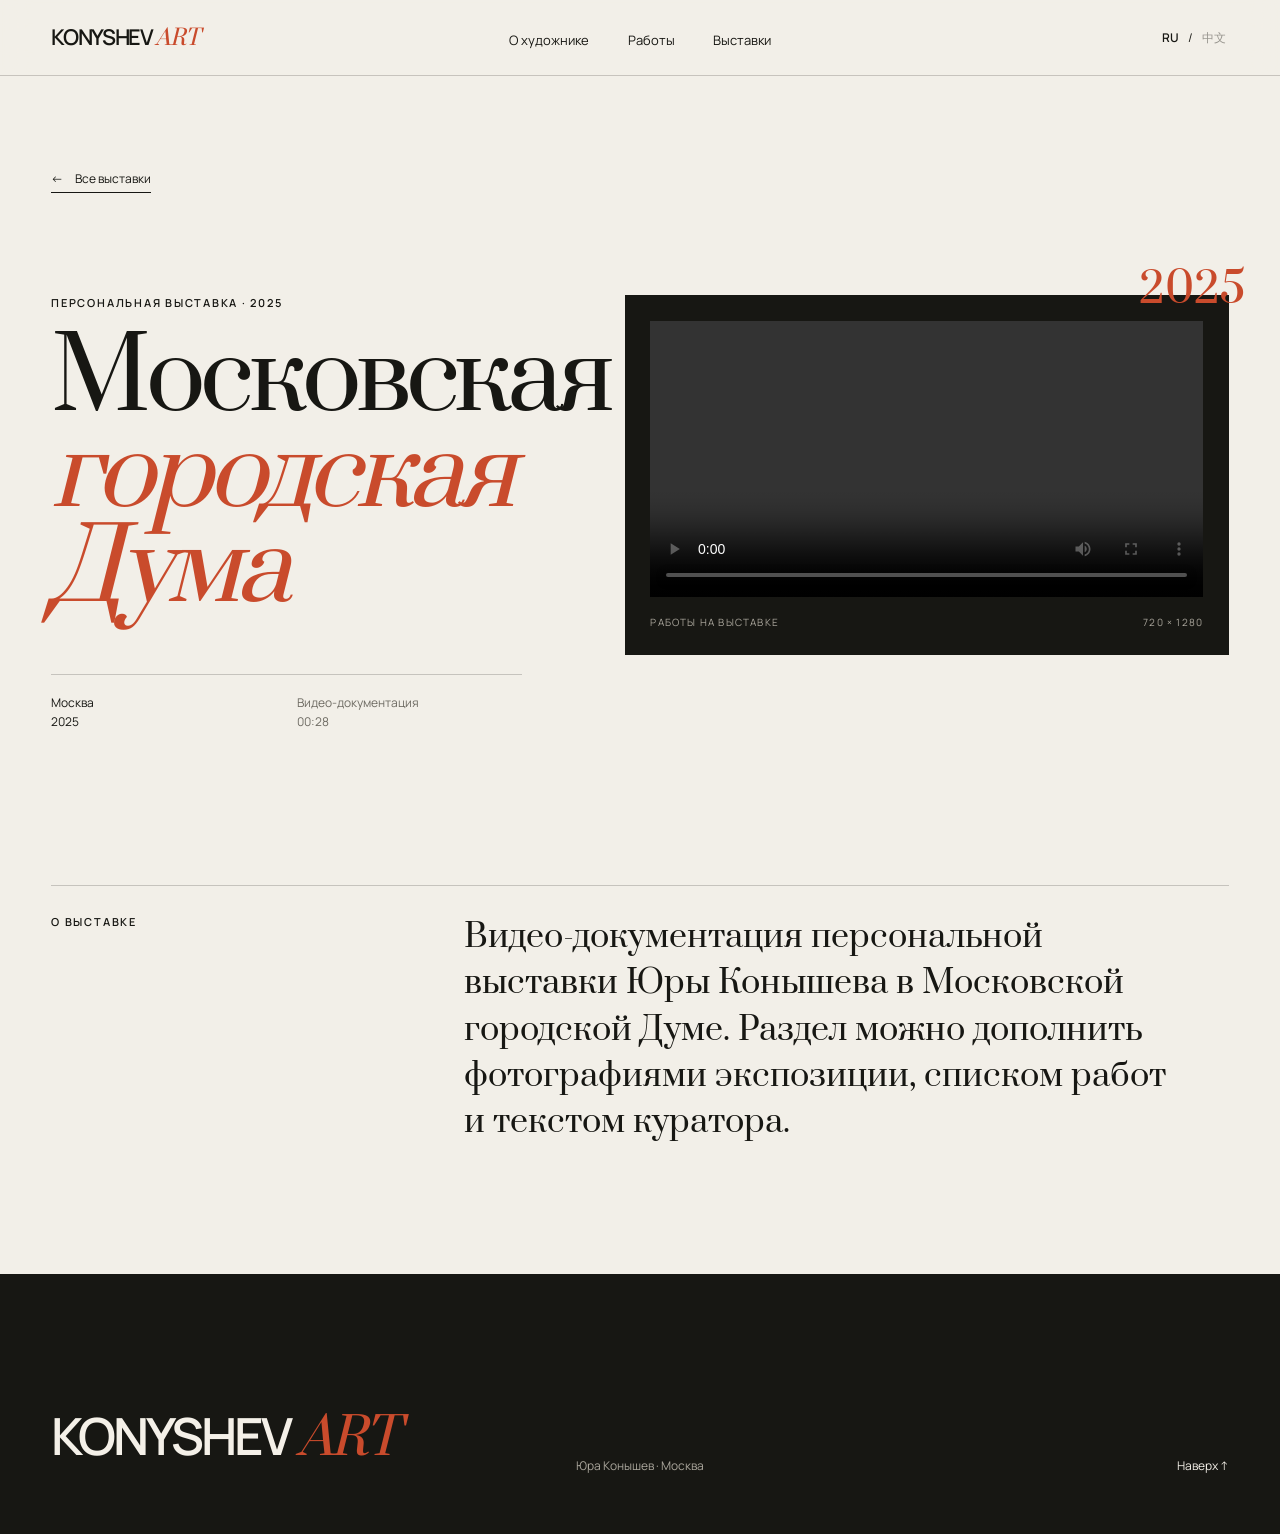
==== mgd-2025.html @ fb9e4304 "Publish complete Konyshev Art website" ====
<!doctype html>
<html lang="ru">
  <head>
    <meta charset="UTF-8" />
    <meta name="viewport" content="width=device-width, initial-scale=1.0" />
    <meta name="description" content="Персональная выставка Юры Конышева в Московской городской Думе, 2025." />
    <meta name="theme-color" content="#f2efe8" />
    <title>Московская городская Дума — Юра Конышев</title>
    <link rel="icon" href="assets/favicon.svg" type="image/svg+xml" />
    <link rel="preconnect" href="https://fonts.googleapis.com" />
    <link rel="preconnect" href="https://fonts.gstatic.com" crossorigin />
    <link href="https://fonts.googleapis.com/css2?family=Manrope:wght@400;500;600&family=Noto+Serif+SC:wght@400;600&family=Prata&display=swap" rel="stylesheet" />
    <link rel="stylesheet" href="styles.css" />
  </head>
  <body>
    <a class="skip-link" href="#main" data-detail="skip">К содержанию</a>
    <header class="site-header" id="top">
      <a class="wordmark" href="index.html" aria-label="Konyshev Art">KONYSHEV <i>ART</i></a>
      <button class="menu-button" type="button" aria-expanded="false" aria-controls="site-nav">
        <span></span><span></span><span class="sr-only" data-detail="menu">Меню</span>
      </button>
      <nav class="site-nav" id="site-nav" aria-label="Основная навигация" data-detail-aria="navLabel">
        <a href="index.html#about" data-detail="navAbout">О художнике</a>
        <a href="index.html#works" data-detail="navWorks">Работы</a>
        <a href="index.html#exhibitions" data-detail="navExhibitions">Выставки</a>
      </nav>
      <div class="language-switch" aria-label="Выбор языка" data-detail-aria="languageLabel">
        <button type="button" data-lang="ru" class="is-active" aria-pressed="true">RU</button>
        <span>/</span>
        <button type="button" data-lang="zh" aria-pressed="false">中文</button>
      </div>
    </header>

    <main id="main" class="exhibition-detail">
      <a class="detail-back" href="index.html#exhibitions"><span aria-hidden="true">←</span><span data-detail="back">Все выставки</span></a>
      <div class="detail-hero">
        <div class="detail-copy reveal">
          <p class="eyebrow" data-detail="solo">Персональная выставка · 2025</p>
          <h1 data-detail="title">Московская<br /><em>городская Дума</em></h1>
          <div class="detail-meta">
            <p data-detail="place">Москва<br />2025</p>
            <p data-detail="format">Видео-документация<br />00:28</p>
          </div>
        </div>
        <figure class="detail-video reveal">
          <video controls playsinline preload="auto" aria-label="Видео выставки" data-detail-aria="videoLabel">
            <source src="assets/video/mgd-2025.mp4" type="video/mp4" />
          </video>
          <figcaption><span data-detail="caption">Работы на выставке</span><span>720 × 1280</span></figcaption>
        </figure>
      </div>
      <div class="detail-note reveal">
        <p class="eyebrow" data-detail="aboutLabel">О выставке</p>
        <p data-detail="about">Видео-документация персональной выставки Юры Конышева в Московской городской Думе. Раздел можно дополнить фотографиями экспозиции, списком работ и текстом куратора.</p>
      </div>
    </main>

    <footer class="site-footer">
      <a class="wordmark footer-mark" href="index.html">KONYSHEV <i>ART</i></a>
      <p data-detail="footer">Юра Конышев · Москва</p>
      <a href="#top" class="back-top"><span data-detail="backTop">Наверх</span> ↑</a>
    </footer>
    <script src="exhibition.js"></script>
  </body>
</html>
---- styles.css ----
:root {
  --paper: #f2efe8;
  --ink: #171713;
  --muted: #6e6b63;
  --line: rgba(23, 23, 19, 0.2);
  --accent: #c94b2c;
  --acid: #d8df47;
  --serif: "Prata", "Noto Serif SC", Georgia, serif;
  --sans: "Manrope", Arial, sans-serif;
  --gutter: clamp(20px, 4vw, 64px);
}

* { box-sizing: border-box; }
html { scroll-behavior: smooth; }
body {
  margin: 0;
  color: var(--ink);
  background: var(--paper);
  font-family: var(--sans);
  font-size: 16px;
  -webkit-font-smoothing: antialiased;
}
body.is-locked { overflow: hidden; }
img { display: block; max-width: 100%; }
a { color: inherit; text-decoration: none; }
button { color: inherit; font: inherit; }
::selection { color: var(--paper); background: var(--accent); }

.sr-only {
  position: absolute;
  width: 1px;
  height: 1px;
  padding: 0;
  margin: -1px;
  overflow: hidden;
  clip: rect(0, 0, 0, 0);
  white-space: nowrap;
  border: 0;
}
.skip-link {
  position: fixed;
  left: 16px;
  top: -60px;
  z-index: 100;
  padding: 12px 16px;
  background: var(--ink);
  color: white;
}
.skip-link:focus { top: 16px; }

.site-header {
  position: sticky;
  top: 0;
  z-index: 20;
  min-height: 76px;
  display: grid;
  grid-template-columns: 1fr auto 1fr;
  align-items: center;
  padding: 0 var(--gutter);
  border-bottom: 1px solid var(--line);
  background: color-mix(in srgb, var(--paper) 92%, transparent);
  backdrop-filter: blur(14px);
}
.wordmark {
  justify-self: start;
  font-size: clamp(17px, 1.7vw, 25px);
  font-weight: 600;
  letter-spacing: -0.06em;
}
.wordmark i { color: var(--accent); font-family: var(--serif); font-weight: 400; }
.site-nav { display: flex; gap: clamp(22px, 3vw, 48px); font-size: 13px; }
.site-nav a { position: relative; padding: 29px 0 25px; }
.site-nav a::after {
  content: "";
  position: absolute;
  left: 0;
  bottom: 20px;
  width: 100%;
  height: 1px;
  background: var(--ink);
  transform: scaleX(0);
  transform-origin: right;
  transition: transform .25s ease;
}
.site-nav a:hover::after, .site-nav a:focus-visible::after { transform: scaleX(1); transform-origin: left; }
.language-switch { justify-self: end; display: flex; align-items: center; gap: 6px; font-size: 12px; }
.language-switch button { padding: 6px 3px; border: 0; background: transparent; cursor: pointer; opacity: .42; }
.language-switch button.is-active { opacity: 1; font-weight: 600; }
.menu-button { display: none; }

.hero {
  position: relative;
  min-height: calc(100svh - 76px);
  display: grid;
  grid-template-columns: minmax(0, 1fr) minmax(360px, .9fr);
  gap: clamp(28px, 6vw, 100px);
  align-items: center;
  padding: clamp(56px, 7vw, 110px) var(--gutter);
  overflow: hidden;
}
.hero::before {
  content: "";
  position: absolute;
  width: clamp(180px, 23vw, 360px);
  aspect-ratio: 1;
  left: 38%;
  top: 10%;
  border-radius: 50%;
  background: var(--acid);
  filter: blur(.2px);
  z-index: -1;
}
.eyebrow {
  margin: 0 0 22px;
  font-size: 11px;
  font-weight: 600;
  letter-spacing: .16em;
  text-transform: uppercase;
}
.hero h1 {
  margin: 0;
  font-family: var(--serif);
  font-size: clamp(70px, 10vw, 165px);
  font-weight: 400;
  line-height: .83;
  letter-spacing: -.065em;
}
.hero h1 em, h2 em { color: var(--accent); font-style: italic; }
.hero-intro { max-width: 520px; margin: 44px 0 34px; font-size: clamp(18px, 2vw, 27px); line-height: 1.45; }
.text-link { display: inline-flex; gap: 22px; align-items: center; padding-bottom: 6px; border-bottom: 1px solid; font-size: 13px; font-weight: 600; }
.text-link span:last-child { font-size: 20px; transition: transform .2s ease; }
.text-link:hover span:last-child { transform: translate(4px, 4px); }
.hero-portrait { position: relative; width: min(100%, 560px); justify-self: end; margin: 0; }
.hero-portrait::before {
  content: "";
  position: absolute;
  inset: 18px -18px -18px 18px;
  border: 1px solid var(--ink);
  z-index: -1;
}
.hero-portrait img { width: 100%; height: min(68vh, 720px); object-fit: cover; object-position: 50% 30%; filter: saturate(.85) contrast(1.02); }
.hero-portrait figcaption { display: flex; justify-content: space-between; margin-top: 28px; font-size: 11px; text-transform: uppercase; letter-spacing: .12em; }
.hero-index { position: absolute; left: var(--gutter); bottom: 20px; margin: 0; font: 11px/1.2 var(--sans); letter-spacing: .12em; }

.section-pad { padding: clamp(90px, 12vw, 190px) var(--gutter); border-top: 1px solid var(--line); }
.section-number { margin-bottom: clamp(50px, 8vw, 100px); font: 12px var(--sans); }
.section-heading { display: grid; grid-template-columns: 1fr 2fr; align-items: start; }
.section-heading h2, .works h2 {
  margin: 0;
  font-family: var(--serif);
  font-size: clamp(48px, 7vw, 112px);
  font-weight: 400;
  line-height: 1.02;
  letter-spacing: -.045em;
}

.about { background: #e5e0d5; }
.about-body { display: grid; grid-template-columns: 1fr 1fr; gap: clamp(40px, 8vw, 130px); margin: 100px 0 0 33.33%; }
.about-body > p { margin: 0; font: clamp(20px, 2.1vw, 31px)/1.55 var(--serif); }
.about dl { margin: 0; }
.about dl div { display: grid; grid-template-columns: 1fr 1fr; padding: 16px 0; border-top: 1px solid var(--line); font-size: 13px; }
.about dt { color: var(--muted); }
.about dd { margin: 0; }

.works { background: #171713; color: #f5f1e9; }
.works .section-number { color: #aaa69c; }
.works-head { display: flex; align-items: end; justify-content: space-between; gap: 40px; margin-bottom: 70px; }
.works h2 { color: #f5f1e9; }
.work-tools { text-align: right; }
.work-tools > p { margin: 0 0 22px; color: #aaa69c; font-size: 12px; }
.filters { display: flex; gap: 8px; flex-wrap: wrap; justify-content: flex-end; }
.filters button {
  padding: 9px 15px;
  color: #f5f1e9;
  border: 1px solid #504f49;
  border-radius: 100px;
  background: transparent;
  font-size: 11px;
  cursor: pointer;
}
.filters button.is-active { color: #171713; border-color: var(--acid); background: var(--acid); }
.gallery { display: grid; grid-template-columns: repeat(12, 1fr); gap: 70px 24px; }
.art-card { grid-column: span 4; margin: 0; cursor: zoom-in; }
.art-card:nth-child(6n + 2), .art-card:nth-child(6n + 5) { transform: translateY(54px); }
.art-card button { width: 100%; padding: 0; color: inherit; text-align: left; border: 0; background: transparent; cursor: zoom-in; }
.art-image-wrap { position: relative; aspect-ratio: 1 / 1; overflow: hidden; background: #2b2a27; }
.art-image-wrap::after { content: "+"; position: absolute; right: 14px; bottom: 10px; font: 28px var(--serif); opacity: 0; transform: translateY(6px); transition: .25s ease; }
.art-image-wrap img { width: 100%; height: 100%; object-fit: cover; transition: transform .55s cubic-bezier(.2,.7,.2,1), filter .3s; }
.art-card:hover img { transform: scale(1.025); filter: brightness(.82); }
.art-card:hover .art-image-wrap::after { opacity: 1; transform: none; }
.art-index { display: block; margin: 17px 0 11px; color: #8d8b83; font-size: 10px; }
.art-card h3 { margin: 0; font: 24px/1.25 var(--serif); }
.art-card .art-meta { margin: 10px 0 0; color: #aaa69c; font-size: 12px; line-height: 1.5; }
.art-card[hidden] { display: none; }

.exhibitions { background: var(--accent); color: #fff8ee; }
.exhibitions .section-heading { margin-bottom: 95px; }
.exhibitions .section-heading h2 em { color: var(--acid); }
.exhibition-card { position: relative; display: grid; grid-template-columns: 1fr 2fr; gap: 20px; padding: 55px 0; border-top: 1px solid rgba(255,255,255,.45); border-bottom: 1px solid rgba(255,255,255,.45); }
.exhibition-card { transition: background-color .25s ease, padding .25s ease; }
.exhibition-card:hover, .exhibition-card:focus-visible { padding-left: 24px; padding-right: 24px; background: rgba(255,255,255,.08); outline: none; }
.exhibition-year { font: clamp(55px, 8vw, 128px)/1 var(--serif); }
.exhibition-card h3 { max-width: 620px; margin: 0 0 22px; font: clamp(30px, 4vw, 62px)/1.1 var(--serif); }
.exhibition-card p:last-child { margin: 0; font-size: 13px; }
.exhibition-mark { position: absolute; right: 0; bottom: 35px; color: var(--acid); font-size: 38px; }
.exhibition-card:hover .exhibition-mark, .exhibition-card:focus-visible .exhibition-mark { right: 24px; }

.exhibition-detail {
  min-height: calc(100svh - 76px);
  padding: clamp(50px, 7vw, 110px) var(--gutter) clamp(90px, 10vw, 150px);
}
.detail-back { display: inline-flex; gap: 12px; align-items: center; margin-bottom: clamp(55px, 8vw, 110px); padding-bottom: 5px; border-bottom: 1px solid var(--ink); font-size: 12px; }
.detail-hero { display: grid; grid-template-columns: minmax(0, .78fr) minmax(340px, 1fr); gap: clamp(45px, 8vw, 130px); align-items: start; }
.detail-copy h1 { margin: 0; font: clamp(55px, 7.7vw, 126px)/.97 var(--serif); letter-spacing: -.055em; }
.detail-copy h1 em { color: var(--accent); font-style: italic; }
.detail-meta { display: grid; grid-template-columns: 1fr 1fr; gap: 20px; margin-top: 55px; padding-top: 18px; border-top: 1px solid var(--line); }
.detail-meta p { margin: 0; font-size: 12px; line-height: 1.6; }
.detail-meta p:last-child { color: var(--muted); }
.detail-video { position: relative; margin: 0; padding: clamp(18px, 2vw, 28px); background: var(--ink); }
.detail-video::before { content: "2025"; position: absolute; right: -16px; top: -34px; color: var(--accent); font: 42px var(--serif); }
.detail-video video { display: block; width: 100%; max-height: 76vh; background: #070706; object-fit: contain; }
.detail-video figcaption { display: flex; justify-content: space-between; gap: 20px; margin-top: 18px; color: #aaa69c; font-size: 10px; letter-spacing: .12em; text-transform: uppercase; }
.detail-note { display: grid; grid-template-columns: 1fr 2fr; gap: 30px; margin-top: clamp(80px, 12vw, 170px); padding-top: 28px; border-top: 1px solid var(--line); }
.detail-note p:last-child { max-width: 720px; margin: 0; font: clamp(22px, 2.5vw, 38px)/1.45 var(--serif); }

.future { background: var(--paper); }
.future .section-heading { margin-bottom: 90px; }
.future-list { margin-left: 33.33%; border-top: 1px solid var(--line); }
.future-list div { display: grid; grid-template-columns: 80px 1fr; align-items: center; padding: 26px 0; border-bottom: 1px solid var(--line); }
.future-list span { color: var(--muted); font-size: 11px; }
.future-list p { margin: 0; font: clamp(21px, 2.4vw, 38px) var(--serif); }

.site-footer { display: grid; grid-template-columns: 1fr 1fr 1fr; align-items: end; min-height: 260px; padding: 60px var(--gutter); color: #f4f0e8; background: var(--ink); }
.footer-mark { font-size: clamp(28px, 4vw, 64px); }
.site-footer p { justify-self: center; margin: 0; color: #aaa69c; font-size: 12px; }
.back-top { justify-self: end; font-size: 12px; }

.lightbox { width: 100vw; max-width: none; height: 100vh; max-height: none; margin: 0; padding: 32px var(--gutter); color: #f5f1e9; border: 0; background: rgba(15,15,12,.97); }
.lightbox::backdrop { background: rgba(15,15,12,.94); }
.lightbox[open] { display: grid; grid-template-columns: minmax(0, 1fr) minmax(260px, .32fr); gap: 45px; }
.lightbox-close { position: fixed; right: 26px; top: 18px; z-index: 2; width: 48px; height: 48px; color: white; border: 1px solid #706e67; border-radius: 50%; background: transparent; font-size: 34px; line-height: 1; cursor: pointer; }
.lightbox-image-wrap { display: grid; place-items: center; min-height: 0; }
.lightbox-image-wrap img { max-width: 100%; max-height: calc(100vh - 64px); object-fit: contain; }
.lightbox-caption { align-self: end; padding: 30px 60px 30px 0; }
.lightbox-kicker { color: #8e8b83; font-size: 11px; }
.lightbox-caption h3 { margin: 18px 0; font: clamp(30px, 4vw, 60px)/1.08 var(--serif); }
.lightbox-meta { color: #bbb7ae; font-size: 13px; line-height: 1.6; }

.reveal { opacity: 0; transform: translateY(24px); transition: opacity .7s ease, transform .7s ease; }
.reveal.is-visible { opacity: 1; transform: none; }

@media (max-width: 960px) {
  .site-header { grid-template-columns: 1fr auto auto; gap: 18px; }
  .menu-button { display: grid; gap: 6px; width: 34px; padding: 8px 2px; border: 0; background: transparent; cursor: pointer; }
  .menu-button > span:not(.sr-only) { width: 100%; height: 1px; background: currentColor; }
  .site-nav { position: fixed; inset: 76px 0 auto; display: none; flex-direction: column; gap: 0; padding: 24px var(--gutter) 34px; border-bottom: 1px solid var(--line); background: var(--paper); }
  .site-nav.is-open { display: flex; }
  .site-nav a { padding: 17px 0; font: 27px var(--serif); }
  .site-nav a::after { display: none; }
  .hero { grid-template-columns: 1fr 1fr; }
  .hero::before { left: 30%; }
  .hero h1 { font-size: clamp(58px, 11vw, 102px); }
  .hero-portrait img { height: 56vh; }
  .section-heading { grid-template-columns: 1fr 2.4fr; }
  .about-body { margin-left: 0; }
  .art-card { grid-column: span 6; }
  .art-card:nth-child(6n + 2), .art-card:nth-child(6n + 5) { transform: none; }
  .detail-hero { grid-template-columns: 1fr 1fr; gap: 38px; }
}

@media (max-width: 680px) {
  .site-header { min-height: 66px; }
  .site-nav { inset: 66px 0 auto; }
  .language-switch span { display: none; }
  .language-switch { gap: 0; }
  .hero { grid-template-columns: 1fr; min-height: auto; padding-top: 52px; }
  .hero::before { width: 190px; left: auto; right: -45px; top: 30px; }
  .hero-copy { z-index: 1; }
  .hero h1 { font-size: clamp(62px, 22vw, 96px); }
  .hero-intro { margin-top: 30px; font-size: 19px; }
  .hero-portrait { width: calc(100% - 18px); margin-top: 16px; justify-self: start; }
  .hero-portrait img { height: 62vh; max-height: 620px; }
  .hero-index { display: none; }
  .section-number { margin-bottom: 45px; }
  .section-heading { display: block; }
  .section-heading .eyebrow { margin-bottom: 28px; }
  .section-heading h2, .works h2 { font-size: clamp(45px, 15vw, 72px); }
  .about-body { grid-template-columns: 1fr; gap: 55px; margin-top: 70px; }
  .works-head { display: block; }
  .work-tools { margin-top: 42px; text-align: left; }
  .filters { justify-content: flex-start; }
  .gallery { display: block; }
  .art-card { margin-bottom: 58px; }
  .art-card h3 { font-size: 22px; }
  .exhibitions .section-heading, .future .section-heading { margin-bottom: 60px; }
  .exhibition-card { grid-template-columns: 1fr; gap: 35px; }
  .exhibition-year { font-size: 72px; }
  .exhibition-mark { bottom: 28px; }
  .future-list { margin-left: 0; }
  .future-list div { grid-template-columns: 45px 1fr; }
  .site-footer { grid-template-columns: 1fr auto; min-height: 220px; }
  .site-footer p { display: none; }
  .lightbox { padding: 72px 20px 25px; }
  .lightbox[open] { grid-template-columns: 1fr; grid-template-rows: minmax(0, 1fr) auto; gap: 14px; }
  .lightbox-image-wrap img { max-height: 62vh; }
  .lightbox-caption { padding: 10px 0 0; }
  .lightbox-caption h3 { margin: 10px 0; font-size: 31px; }
  .exhibition-detail { min-height: auto; padding-top: 38px; }
  .detail-back { margin-bottom: 55px; }
  .detail-hero { grid-template-columns: 1fr; }
  .detail-copy h1 { font-size: clamp(49px, 15vw, 72px); }
  .detail-video { margin-top: 28px; }
  .detail-video video { max-height: 72vh; }
  .detail-note { grid-template-columns: 1fr; }
}

@media (prefers-reduced-motion: reduce) {
  html { scroll-behavior: auto; }
  *, *::before, *::after { transition-duration: .01ms !important; animation-duration: .01ms !important; }
  .reveal { opacity: 1; transform: none; }
}
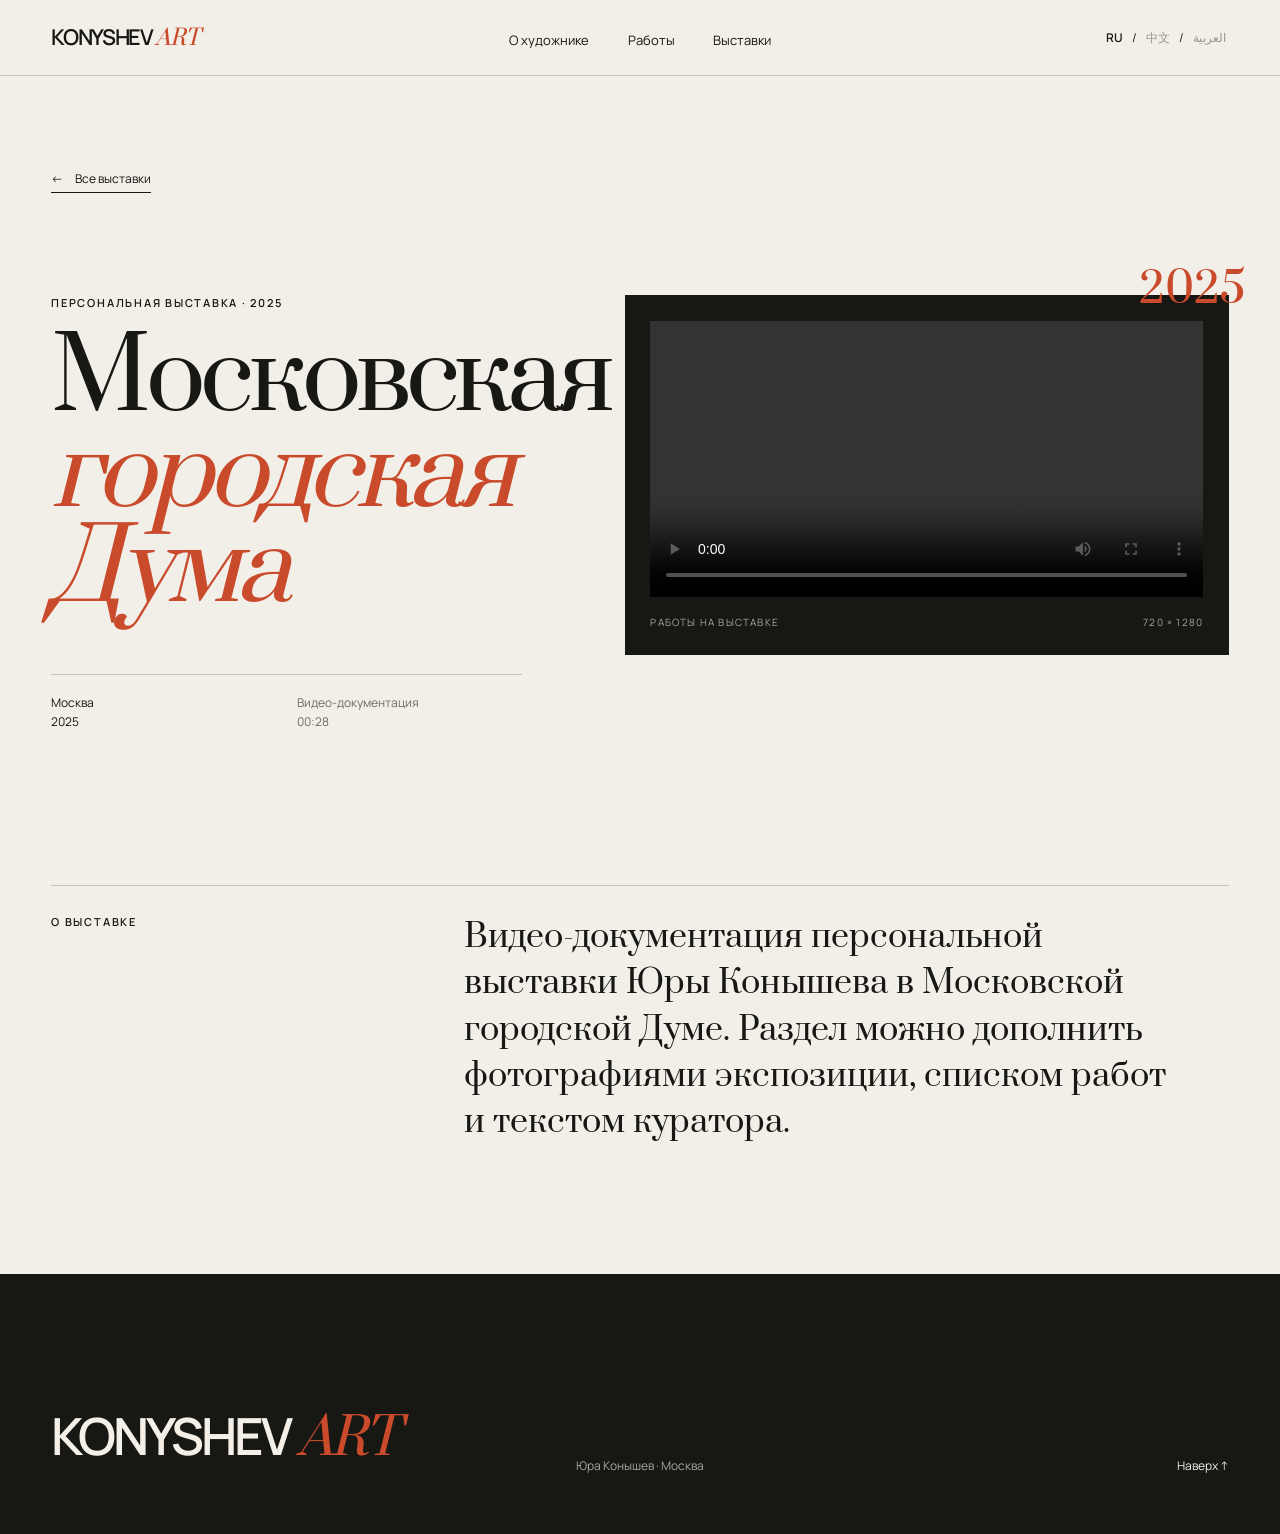
==== commit cf8c050d: "Add Arabic localization and refine Chinese support" ====
--- a/mgd-2025.html
+++ b/mgd-2025.html
@@ -1,65 +1,67 @@
-<!doctype html>
-<html lang="ru">
-  <head>
-    <meta charset="UTF-8" />
-    <meta name="viewport" content="width=device-width, initial-scale=1.0" />
-    <meta name="description" content="Персональная выставка Юры Конышева в Московской городской Думе, 2025." />
-    <meta name="theme-color" content="#f2efe8" />
-    <title>Московская городская Дума — Юра Конышев</title>
-    <link rel="icon" href="assets/favicon.svg" type="image/svg+xml" />
-    <link rel="preconnect" href="https://fonts.googleapis.com" />
-    <link rel="preconnect" href="https://fonts.gstatic.com" crossorigin />
-    <link href="https://fonts.googleapis.com/css2?family=Manrope:wght@400;500;600&family=Noto+Serif+SC:wght@400;600&family=Prata&display=swap" rel="stylesheet" />
-    <link rel="stylesheet" href="styles.css" />
-  </head>
-  <body>
-    <a class="skip-link" href="#main" data-detail="skip">К содержанию</a>
-    <header class="site-header" id="top">
-      <a class="wordmark" href="index.html" aria-label="Konyshev Art">KONYSHEV <i>ART</i></a>
-      <button class="menu-button" type="button" aria-expanded="false" aria-controls="site-nav">
-        <span></span><span></span><span class="sr-only" data-detail="menu">Меню</span>
-      </button>
-      <nav class="site-nav" id="site-nav" aria-label="Основная навигация" data-detail-aria="navLabel">
-        <a href="index.html#about" data-detail="navAbout">О художнике</a>
-        <a href="index.html#works" data-detail="navWorks">Работы</a>
-        <a href="index.html#exhibitions" data-detail="navExhibitions">Выставки</a>
-      </nav>
-      <div class="language-switch" aria-label="Выбор языка" data-detail-aria="languageLabel">
-        <button type="button" data-lang="ru" class="is-active" aria-pressed="true">RU</button>
-        <span>/</span>
-        <button type="button" data-lang="zh" aria-pressed="false">中文</button>
-      </div>
-    </header>
-
-    <main id="main" class="exhibition-detail">
-      <a class="detail-back" href="index.html#exhibitions"><span aria-hidden="true">←</span><span data-detail="back">Все выставки</span></a>
-      <div class="detail-hero">
-        <div class="detail-copy reveal">
-          <p class="eyebrow" data-detail="solo">Персональная выставка · 2025</p>
-          <h1 data-detail="title">Московская<br /><em>городская Дума</em></h1>
-          <div class="detail-meta">
-            <p data-detail="place">Москва<br />2025</p>
-            <p data-detail="format">Видео-документация<br />00:28</p>
-          </div>
-        </div>
-        <figure class="detail-video reveal">
-          <video controls playsinline preload="auto" aria-label="Видео выставки" data-detail-aria="videoLabel">
-            <source src="assets/video/mgd-2025.mp4" type="video/mp4" />
-          </video>
-          <figcaption><span data-detail="caption">Работы на выставке</span><span>720 × 1280</span></figcaption>
-        </figure>
-      </div>
-      <div class="detail-note reveal">
-        <p class="eyebrow" data-detail="aboutLabel">О выставке</p>
-        <p data-detail="about">Видео-документация персональной выставки Юры Конышева в Московской городской Думе. Раздел можно дополнить фотографиями экспозиции, списком работ и текстом куратора.</p>
-      </div>
-    </main>
-
-    <footer class="site-footer">
-      <a class="wordmark footer-mark" href="index.html">KONYSHEV <i>ART</i></a>
-      <p data-detail="footer">Юра Конышев · Москва</p>
-      <a href="#top" class="back-top"><span data-detail="backTop">Наверх</span> ↑</a>
-    </footer>
-    <script src="exhibition.js"></script>
-  </body>
-</html>
+<!doctype html>
+<html lang="ru">
+  <head>
+    <meta charset="UTF-8" />
+    <meta name="viewport" content="width=device-width, initial-scale=1.0" />
+    <meta name="description" content="Персональная выставка Юры Конышева в Московской городской Думе, 2025." />
+    <meta name="theme-color" content="#f2efe8" />
+    <title>Московская городская Дума — Юра Конышев</title>
+    <link rel="icon" href="assets/favicon.svg" type="image/svg+xml" />
+    <link rel="preconnect" href="https://fonts.googleapis.com" />
+    <link rel="preconnect" href="https://fonts.gstatic.com" crossorigin />
+    <link href="https://fonts.googleapis.com/css2?family=Manrope:wght@400;500;600&family=Noto+Naskh+Arabic:wght@400;600&family=Noto+Sans+Arabic:wght@400;500;600&family=Noto+Serif+SC:wght@400;600&family=Prata&display=swap" rel="stylesheet" />
+    <link rel="stylesheet" href="styles.css" />
+  </head>
+  <body>
+    <a class="skip-link" href="#main" data-detail="skip">К содержанию</a>
+    <header class="site-header" id="top">
+      <a class="wordmark" href="index.html" aria-label="Konyshev Art">KONYSHEV <i>ART</i></a>
+      <button class="menu-button" type="button" aria-expanded="false" aria-controls="site-nav">
+        <span></span><span></span><span class="sr-only" data-detail="menu">Меню</span>
+      </button>
+      <nav class="site-nav" id="site-nav" aria-label="Основная навигация" data-detail-aria="navLabel">
+        <a href="index.html#about" data-detail="navAbout">О художнике</a>
+        <a href="index.html#works" data-detail="navWorks">Работы</a>
+        <a href="index.html#exhibitions" data-detail="navExhibitions">Выставки</a>
+      </nav>
+      <div class="language-switch" aria-label="Выбор языка" data-detail-aria="languageLabel">
+        <button type="button" data-lang="ru" lang="ru" class="is-active" aria-pressed="true">RU</button>
+        <span>/</span>
+        <button type="button" data-lang="zh" lang="zh-CN" aria-pressed="false">中文</button>
+        <span>/</span>
+        <button type="button" data-lang="ar" lang="ar" dir="rtl" aria-pressed="false">العربية</button>
+      </div>
+    </header>
+
+    <main id="main" class="exhibition-detail">
+      <a class="detail-back" href="index.html#exhibitions"><span class="detail-back-arrow" aria-hidden="true">←</span><span data-detail="back">Все выставки</span></a>
+      <div class="detail-hero">
+        <div class="detail-copy reveal">
+          <p class="eyebrow" data-detail="solo">Персональная выставка · 2025</p>
+          <h1 data-detail="title">Московская<br /><em>городская Дума</em></h1>
+          <div class="detail-meta">
+            <p data-detail="place">Москва<br />2025</p>
+            <p data-detail="format">Видео-документация<br />00:28</p>
+          </div>
+        </div>
+        <figure class="detail-video reveal">
+          <video controls playsinline preload="auto" aria-label="Видео выставки" data-detail-aria="videoLabel">
+            <source src="assets/video/mgd-2025.mp4" type="video/mp4" />
+          </video>
+          <figcaption><span data-detail="caption">Работы на выставке</span><span>720 × 1280</span></figcaption>
+        </figure>
+      </div>
+      <div class="detail-note reveal">
+        <p class="eyebrow" data-detail="aboutLabel">О выставке</p>
+        <p data-detail="about">Видео-документация персональной выставки Юры Конышева в Московской городской Думе. Раздел можно дополнить фотографиями экспозиции, списком работ и текстом куратора.</p>
+      </div>
+    </main>
+
+    <footer class="site-footer">
+      <a class="wordmark footer-mark" href="index.html">KONYSHEV <i>ART</i></a>
+      <p data-detail="footer">Юра Конышев · Москва</p>
+      <a href="#top" class="back-top"><span data-detail="backTop">Наверх</span> ↑</a>
+    </footer>
+    <script src="exhibition.js"></script>
+  </body>
+</html>
--- a/styles.css
+++ b/styles.css
@@ -1,321 +1,342 @@
-:root {
-  --paper: #f2efe8;
-  --ink: #171713;
-  --muted: #6e6b63;
-  --line: rgba(23, 23, 19, 0.2);
-  --accent: #c94b2c;
-  --acid: #d8df47;
-  --serif: "Prata", "Noto Serif SC", Georgia, serif;
-  --sans: "Manrope", Arial, sans-serif;
-  --gutter: clamp(20px, 4vw, 64px);
-}
-
-* { box-sizing: border-box; }
-html { scroll-behavior: smooth; }
-body {
-  margin: 0;
-  color: var(--ink);
-  background: var(--paper);
-  font-family: var(--sans);
-  font-size: 16px;
-  -webkit-font-smoothing: antialiased;
-}
-body.is-locked { overflow: hidden; }
-img { display: block; max-width: 100%; }
-a { color: inherit; text-decoration: none; }
-button { color: inherit; font: inherit; }
-::selection { color: var(--paper); background: var(--accent); }
-
-.sr-only {
-  position: absolute;
-  width: 1px;
-  height: 1px;
-  padding: 0;
-  margin: -1px;
-  overflow: hidden;
-  clip: rect(0, 0, 0, 0);
-  white-space: nowrap;
-  border: 0;
-}
-.skip-link {
-  position: fixed;
-  left: 16px;
-  top: -60px;
-  z-index: 100;
-  padding: 12px 16px;
-  background: var(--ink);
-  color: white;
-}
-.skip-link:focus { top: 16px; }
-
-.site-header {
-  position: sticky;
-  top: 0;
-  z-index: 20;
-  min-height: 76px;
-  display: grid;
-  grid-template-columns: 1fr auto 1fr;
-  align-items: center;
-  padding: 0 var(--gutter);
-  border-bottom: 1px solid var(--line);
-  background: color-mix(in srgb, var(--paper) 92%, transparent);
-  backdrop-filter: blur(14px);
-}
-.wordmark {
-  justify-self: start;
-  font-size: clamp(17px, 1.7vw, 25px);
-  font-weight: 600;
-  letter-spacing: -0.06em;
-}
-.wordmark i { color: var(--accent); font-family: var(--serif); font-weight: 400; }
-.site-nav { display: flex; gap: clamp(22px, 3vw, 48px); font-size: 13px; }
-.site-nav a { position: relative; padding: 29px 0 25px; }
-.site-nav a::after {
-  content: "";
-  position: absolute;
-  left: 0;
-  bottom: 20px;
-  width: 100%;
-  height: 1px;
-  background: var(--ink);
-  transform: scaleX(0);
-  transform-origin: right;
-  transition: transform .25s ease;
-}
-.site-nav a:hover::after, .site-nav a:focus-visible::after { transform: scaleX(1); transform-origin: left; }
-.language-switch { justify-self: end; display: flex; align-items: center; gap: 6px; font-size: 12px; }
-.language-switch button { padding: 6px 3px; border: 0; background: transparent; cursor: pointer; opacity: .42; }
-.language-switch button.is-active { opacity: 1; font-weight: 600; }
-.menu-button { display: none; }
-
-.hero {
-  position: relative;
-  min-height: calc(100svh - 76px);
-  display: grid;
-  grid-template-columns: minmax(0, 1fr) minmax(360px, .9fr);
-  gap: clamp(28px, 6vw, 100px);
-  align-items: center;
-  padding: clamp(56px, 7vw, 110px) var(--gutter);
-  overflow: hidden;
-}
-.hero::before {
-  content: "";
-  position: absolute;
-  width: clamp(180px, 23vw, 360px);
-  aspect-ratio: 1;
-  left: 38%;
-  top: 10%;
-  border-radius: 50%;
-  background: var(--acid);
-  filter: blur(.2px);
-  z-index: -1;
-}
-.eyebrow {
-  margin: 0 0 22px;
-  font-size: 11px;
-  font-weight: 600;
-  letter-spacing: .16em;
-  text-transform: uppercase;
-}
-.hero h1 {
-  margin: 0;
-  font-family: var(--serif);
-  font-size: clamp(70px, 10vw, 165px);
-  font-weight: 400;
-  line-height: .83;
-  letter-spacing: -.065em;
-}
-.hero h1 em, h2 em { color: var(--accent); font-style: italic; }
-.hero-intro { max-width: 520px; margin: 44px 0 34px; font-size: clamp(18px, 2vw, 27px); line-height: 1.45; }
-.text-link { display: inline-flex; gap: 22px; align-items: center; padding-bottom: 6px; border-bottom: 1px solid; font-size: 13px; font-weight: 600; }
-.text-link span:last-child { font-size: 20px; transition: transform .2s ease; }
-.text-link:hover span:last-child { transform: translate(4px, 4px); }
-.hero-portrait { position: relative; width: min(100%, 560px); justify-self: end; margin: 0; }
-.hero-portrait::before {
-  content: "";
-  position: absolute;
-  inset: 18px -18px -18px 18px;
-  border: 1px solid var(--ink);
-  z-index: -1;
-}
-.hero-portrait img { width: 100%; height: min(68vh, 720px); object-fit: cover; object-position: 50% 30%; filter: saturate(.85) contrast(1.02); }
-.hero-portrait figcaption { display: flex; justify-content: space-between; margin-top: 28px; font-size: 11px; text-transform: uppercase; letter-spacing: .12em; }
-.hero-index { position: absolute; left: var(--gutter); bottom: 20px; margin: 0; font: 11px/1.2 var(--sans); letter-spacing: .12em; }
-
-.section-pad { padding: clamp(90px, 12vw, 190px) var(--gutter); border-top: 1px solid var(--line); }
-.section-number { margin-bottom: clamp(50px, 8vw, 100px); font: 12px var(--sans); }
-.section-heading { display: grid; grid-template-columns: 1fr 2fr; align-items: start; }
-.section-heading h2, .works h2 {
-  margin: 0;
-  font-family: var(--serif);
-  font-size: clamp(48px, 7vw, 112px);
-  font-weight: 400;
-  line-height: 1.02;
-  letter-spacing: -.045em;
-}
-
-.about { background: #e5e0d5; }
-.about-body { display: grid; grid-template-columns: 1fr 1fr; gap: clamp(40px, 8vw, 130px); margin: 100px 0 0 33.33%; }
-.about-body > p { margin: 0; font: clamp(20px, 2.1vw, 31px)/1.55 var(--serif); }
-.about dl { margin: 0; }
-.about dl div { display: grid; grid-template-columns: 1fr 1fr; padding: 16px 0; border-top: 1px solid var(--line); font-size: 13px; }
-.about dt { color: var(--muted); }
-.about dd { margin: 0; }
-
-.works { background: #171713; color: #f5f1e9; }
-.works .section-number { color: #aaa69c; }
-.works-head { display: flex; align-items: end; justify-content: space-between; gap: 40px; margin-bottom: 70px; }
-.works h2 { color: #f5f1e9; }
-.work-tools { text-align: right; }
-.work-tools > p { margin: 0 0 22px; color: #aaa69c; font-size: 12px; }
-.filters { display: flex; gap: 8px; flex-wrap: wrap; justify-content: flex-end; }
-.filters button {
-  padding: 9px 15px;
-  color: #f5f1e9;
-  border: 1px solid #504f49;
-  border-radius: 100px;
-  background: transparent;
-  font-size: 11px;
-  cursor: pointer;
-}
-.filters button.is-active { color: #171713; border-color: var(--acid); background: var(--acid); }
-.gallery { display: grid; grid-template-columns: repeat(12, 1fr); gap: 70px 24px; }
-.art-card { grid-column: span 4; margin: 0; cursor: zoom-in; }
-.art-card:nth-child(6n + 2), .art-card:nth-child(6n + 5) { transform: translateY(54px); }
-.art-card button { width: 100%; padding: 0; color: inherit; text-align: left; border: 0; background: transparent; cursor: zoom-in; }
-.art-image-wrap { position: relative; aspect-ratio: 1 / 1; overflow: hidden; background: #2b2a27; }
-.art-image-wrap::after { content: "+"; position: absolute; right: 14px; bottom: 10px; font: 28px var(--serif); opacity: 0; transform: translateY(6px); transition: .25s ease; }
-.art-image-wrap img { width: 100%; height: 100%; object-fit: cover; transition: transform .55s cubic-bezier(.2,.7,.2,1), filter .3s; }
-.art-card:hover img { transform: scale(1.025); filter: brightness(.82); }
-.art-card:hover .art-image-wrap::after { opacity: 1; transform: none; }
-.art-index { display: block; margin: 17px 0 11px; color: #8d8b83; font-size: 10px; }
-.art-card h3 { margin: 0; font: 24px/1.25 var(--serif); }
-.art-card .art-meta { margin: 10px 0 0; color: #aaa69c; font-size: 12px; line-height: 1.5; }
-.art-card[hidden] { display: none; }
-
-.exhibitions { background: var(--accent); color: #fff8ee; }
-.exhibitions .section-heading { margin-bottom: 95px; }
-.exhibitions .section-heading h2 em { color: var(--acid); }
-.exhibition-card { position: relative; display: grid; grid-template-columns: 1fr 2fr; gap: 20px; padding: 55px 0; border-top: 1px solid rgba(255,255,255,.45); border-bottom: 1px solid rgba(255,255,255,.45); }
-.exhibition-card { transition: background-color .25s ease, padding .25s ease; }
-.exhibition-card:hover, .exhibition-card:focus-visible { padding-left: 24px; padding-right: 24px; background: rgba(255,255,255,.08); outline: none; }
-.exhibition-year { font: clamp(55px, 8vw, 128px)/1 var(--serif); }
-.exhibition-card h3 { max-width: 620px; margin: 0 0 22px; font: clamp(30px, 4vw, 62px)/1.1 var(--serif); }
-.exhibition-card p:last-child { margin: 0; font-size: 13px; }
-.exhibition-mark { position: absolute; right: 0; bottom: 35px; color: var(--acid); font-size: 38px; }
-.exhibition-card:hover .exhibition-mark, .exhibition-card:focus-visible .exhibition-mark { right: 24px; }
-
-.exhibition-detail {
-  min-height: calc(100svh - 76px);
-  padding: clamp(50px, 7vw, 110px) var(--gutter) clamp(90px, 10vw, 150px);
-}
-.detail-back { display: inline-flex; gap: 12px; align-items: center; margin-bottom: clamp(55px, 8vw, 110px); padding-bottom: 5px; border-bottom: 1px solid var(--ink); font-size: 12px; }
-.detail-hero { display: grid; grid-template-columns: minmax(0, .78fr) minmax(340px, 1fr); gap: clamp(45px, 8vw, 130px); align-items: start; }
-.detail-copy h1 { margin: 0; font: clamp(55px, 7.7vw, 126px)/.97 var(--serif); letter-spacing: -.055em; }
-.detail-copy h1 em { color: var(--accent); font-style: italic; }
-.detail-meta { display: grid; grid-template-columns: 1fr 1fr; gap: 20px; margin-top: 55px; padding-top: 18px; border-top: 1px solid var(--line); }
-.detail-meta p { margin: 0; font-size: 12px; line-height: 1.6; }
-.detail-meta p:last-child { color: var(--muted); }
-.detail-video { position: relative; margin: 0; padding: clamp(18px, 2vw, 28px); background: var(--ink); }
-.detail-video::before { content: "2025"; position: absolute; right: -16px; top: -34px; color: var(--accent); font: 42px var(--serif); }
-.detail-video video { display: block; width: 100%; max-height: 76vh; background: #070706; object-fit: contain; }
-.detail-video figcaption { display: flex; justify-content: space-between; gap: 20px; margin-top: 18px; color: #aaa69c; font-size: 10px; letter-spacing: .12em; text-transform: uppercase; }
-.detail-note { display: grid; grid-template-columns: 1fr 2fr; gap: 30px; margin-top: clamp(80px, 12vw, 170px); padding-top: 28px; border-top: 1px solid var(--line); }
-.detail-note p:last-child { max-width: 720px; margin: 0; font: clamp(22px, 2.5vw, 38px)/1.45 var(--serif); }
-
-.future { background: var(--paper); }
-.future .section-heading { margin-bottom: 90px; }
-.future-list { margin-left: 33.33%; border-top: 1px solid var(--line); }
-.future-list div { display: grid; grid-template-columns: 80px 1fr; align-items: center; padding: 26px 0; border-bottom: 1px solid var(--line); }
-.future-list span { color: var(--muted); font-size: 11px; }
-.future-list p { margin: 0; font: clamp(21px, 2.4vw, 38px) var(--serif); }
-
-.site-footer { display: grid; grid-template-columns: 1fr 1fr 1fr; align-items: end; min-height: 260px; padding: 60px var(--gutter); color: #f4f0e8; background: var(--ink); }
-.footer-mark { font-size: clamp(28px, 4vw, 64px); }
-.site-footer p { justify-self: center; margin: 0; color: #aaa69c; font-size: 12px; }
-.back-top { justify-self: end; font-size: 12px; }
-
-.lightbox { width: 100vw; max-width: none; height: 100vh; max-height: none; margin: 0; padding: 32px var(--gutter); color: #f5f1e9; border: 0; background: rgba(15,15,12,.97); }
-.lightbox::backdrop { background: rgba(15,15,12,.94); }
-.lightbox[open] { display: grid; grid-template-columns: minmax(0, 1fr) minmax(260px, .32fr); gap: 45px; }
-.lightbox-close { position: fixed; right: 26px; top: 18px; z-index: 2; width: 48px; height: 48px; color: white; border: 1px solid #706e67; border-radius: 50%; background: transparent; font-size: 34px; line-height: 1; cursor: pointer; }
-.lightbox-image-wrap { display: grid; place-items: center; min-height: 0; }
-.lightbox-image-wrap img { max-width: 100%; max-height: calc(100vh - 64px); object-fit: contain; }
-.lightbox-caption { align-self: end; padding: 30px 60px 30px 0; }
-.lightbox-kicker { color: #8e8b83; font-size: 11px; }
-.lightbox-caption h3 { margin: 18px 0; font: clamp(30px, 4vw, 60px)/1.08 var(--serif); }
-.lightbox-meta { color: #bbb7ae; font-size: 13px; line-height: 1.6; }
-
-.reveal { opacity: 0; transform: translateY(24px); transition: opacity .7s ease, transform .7s ease; }
-.reveal.is-visible { opacity: 1; transform: none; }
-
-@media (max-width: 960px) {
-  .site-header { grid-template-columns: 1fr auto auto; gap: 18px; }
-  .menu-button { display: grid; gap: 6px; width: 34px; padding: 8px 2px; border: 0; background: transparent; cursor: pointer; }
-  .menu-button > span:not(.sr-only) { width: 100%; height: 1px; background: currentColor; }
-  .site-nav { position: fixed; inset: 76px 0 auto; display: none; flex-direction: column; gap: 0; padding: 24px var(--gutter) 34px; border-bottom: 1px solid var(--line); background: var(--paper); }
-  .site-nav.is-open { display: flex; }
-  .site-nav a { padding: 17px 0; font: 27px var(--serif); }
-  .site-nav a::after { display: none; }
-  .hero { grid-template-columns: 1fr 1fr; }
-  .hero::before { left: 30%; }
-  .hero h1 { font-size: clamp(58px, 11vw, 102px); }
-  .hero-portrait img { height: 56vh; }
-  .section-heading { grid-template-columns: 1fr 2.4fr; }
-  .about-body { margin-left: 0; }
-  .art-card { grid-column: span 6; }
-  .art-card:nth-child(6n + 2), .art-card:nth-child(6n + 5) { transform: none; }
-  .detail-hero { grid-template-columns: 1fr 1fr; gap: 38px; }
-}
-
-@media (max-width: 680px) {
-  .site-header { min-height: 66px; }
-  .site-nav { inset: 66px 0 auto; }
-  .language-switch span { display: none; }
-  .language-switch { gap: 0; }
-  .hero { grid-template-columns: 1fr; min-height: auto; padding-top: 52px; }
-  .hero::before { width: 190px; left: auto; right: -45px; top: 30px; }
-  .hero-copy { z-index: 1; }
-  .hero h1 { font-size: clamp(62px, 22vw, 96px); }
-  .hero-intro { margin-top: 30px; font-size: 19px; }
-  .hero-portrait { width: calc(100% - 18px); margin-top: 16px; justify-self: start; }
-  .hero-portrait img { height: 62vh; max-height: 620px; }
-  .hero-index { display: none; }
-  .section-number { margin-bottom: 45px; }
-  .section-heading { display: block; }
-  .section-heading .eyebrow { margin-bottom: 28px; }
-  .section-heading h2, .works h2 { font-size: clamp(45px, 15vw, 72px); }
-  .about-body { grid-template-columns: 1fr; gap: 55px; margin-top: 70px; }
-  .works-head { display: block; }
-  .work-tools { margin-top: 42px; text-align: left; }
-  .filters { justify-content: flex-start; }
-  .gallery { display: block; }
-  .art-card { margin-bottom: 58px; }
-  .art-card h3 { font-size: 22px; }
-  .exhibitions .section-heading, .future .section-heading { margin-bottom: 60px; }
-  .exhibition-card { grid-template-columns: 1fr; gap: 35px; }
-  .exhibition-year { font-size: 72px; }
-  .exhibition-mark { bottom: 28px; }
-  .future-list { margin-left: 0; }
-  .future-list div { grid-template-columns: 45px 1fr; }
-  .site-footer { grid-template-columns: 1fr auto; min-height: 220px; }
-  .site-footer p { display: none; }
-  .lightbox { padding: 72px 20px 25px; }
-  .lightbox[open] { grid-template-columns: 1fr; grid-template-rows: minmax(0, 1fr) auto; gap: 14px; }
-  .lightbox-image-wrap img { max-height: 62vh; }
-  .lightbox-caption { padding: 10px 0 0; }
-  .lightbox-caption h3 { margin: 10px 0; font-size: 31px; }
-  .exhibition-detail { min-height: auto; padding-top: 38px; }
-  .detail-back { margin-bottom: 55px; }
-  .detail-hero { grid-template-columns: 1fr; }
-  .detail-copy h1 { font-size: clamp(49px, 15vw, 72px); }
-  .detail-video { margin-top: 28px; }
-  .detail-video video { max-height: 72vh; }
-  .detail-note { grid-template-columns: 1fr; }
-}
-
-@media (prefers-reduced-motion: reduce) {
-  html { scroll-behavior: auto; }
-  *, *::before, *::after { transition-duration: .01ms !important; animation-duration: .01ms !important; }
-  .reveal { opacity: 1; transform: none; }
-}
+:root {
+  --paper: #f2efe8;
+  --ink: #171713;
+  --muted: #6e6b63;
+  --line: rgba(23, 23, 19, 0.2);
+  --accent: #c94b2c;
+  --acid: #d8df47;
+  --serif: "Prata", "Noto Serif SC", Georgia, serif;
+  --sans: "Manrope", Arial, sans-serif;
+  --serif-ar: "Noto Naskh Arabic", Georgia, serif;
+  --sans-ar: "Noto Sans Arabic", Arial, sans-serif;
+  --gutter: clamp(20px, 4vw, 64px);
+}
+
+* { box-sizing: border-box; }
+html { scroll-behavior: smooth; }
+body {
+  margin: 0;
+  color: var(--ink);
+  background: var(--paper);
+  font-family: var(--sans);
+  font-size: 16px;
+  -webkit-font-smoothing: antialiased;
+}
+body.is-locked { overflow: hidden; }
+html[dir="rtl"] body { font-family: var(--sans-ar); }
+img { display: block; max-width: 100%; }
+a { color: inherit; text-decoration: none; }
+button { color: inherit; font: inherit; }
+::selection { color: var(--paper); background: var(--accent); }
+
+.sr-only {
+  position: absolute;
+  width: 1px;
+  height: 1px;
+  padding: 0;
+  margin: -1px;
+  overflow: hidden;
+  clip: rect(0, 0, 0, 0);
+  white-space: nowrap;
+  border: 0;
+}
+.skip-link {
+  position: fixed;
+  inset-inline-start: 16px;
+  top: -60px;
+  z-index: 100;
+  padding: 12px 16px;
+  background: var(--ink);
+  color: white;
+}
+.skip-link:focus { top: 16px; }
+
+.site-header {
+  position: sticky;
+  top: 0;
+  z-index: 20;
+  min-height: 76px;
+  display: grid;
+  grid-template-columns: 1fr auto 1fr;
+  align-items: center;
+  padding: 0 var(--gutter);
+  border-bottom: 1px solid var(--line);
+  background: color-mix(in srgb, var(--paper) 92%, transparent);
+  backdrop-filter: blur(14px);
+}
+.wordmark {
+  justify-self: start;
+  font-size: clamp(17px, 1.7vw, 25px);
+  font-weight: 600;
+  letter-spacing: -0.06em;
+}
+.wordmark i { color: var(--accent); font-family: var(--serif); font-weight: 400; }
+.site-nav { display: flex; gap: clamp(22px, 3vw, 48px); font-size: 13px; }
+.site-nav a { position: relative; padding: 29px 0 25px; }
+.site-nav a::after {
+  content: "";
+  position: absolute;
+  inset-inline-start: 0;
+  bottom: 20px;
+  width: 100%;
+  height: 1px;
+  background: var(--ink);
+  transform: scaleX(0);
+  transform-origin: right;
+  transition: transform .25s ease;
+}
+.site-nav a:hover::after, .site-nav a:focus-visible::after { transform: scaleX(1); transform-origin: left; }
+.language-switch { justify-self: end; display: flex; align-items: center; gap: 6px; font-size: 12px; }
+.language-switch button { padding: 6px 3px; border: 0; background: transparent; cursor: pointer; opacity: .42; }
+.language-switch button.is-active { opacity: 1; font-weight: 600; }
+.menu-button { display: none; }
+html[dir="rtl"] .wordmark,
+html[dir="rtl"] .hero-index,
+html[dir="rtl"] .art-index,
+html[dir="rtl"] .exhibition-year,
+html[dir="rtl"] .detail-video figcaption { direction: ltr; }
+html[dir="rtl"] .hero h1,
+html[dir="rtl"] .section-heading h2,
+html[dir="rtl"] .works h2,
+html[dir="rtl"] .about-body > p,
+html[dir="rtl"] .art-card h3,
+html[dir="rtl"] .exhibition-card h3,
+html[dir="rtl"] .detail-copy h1,
+html[dir="rtl"] .detail-note p:last-child,
+html[dir="rtl"] .future-list p,
+html[dir="rtl"] .lightbox-caption h3 { font-family: var(--serif-ar); }
+
+.hero {
+  position: relative;
+  min-height: calc(100svh - 76px);
+  display: grid;
+  grid-template-columns: minmax(0, 1fr) minmax(360px, .9fr);
+  gap: clamp(28px, 6vw, 100px);
+  align-items: center;
+  padding: clamp(56px, 7vw, 110px) var(--gutter);
+  overflow: hidden;
+}
+.hero::before {
+  content: "";
+  position: absolute;
+  width: clamp(180px, 23vw, 360px);
+  aspect-ratio: 1;
+  inset-inline-start: 38%;
+  top: 10%;
+  border-radius: 50%;
+  background: var(--acid);
+  filter: blur(.2px);
+  z-index: -1;
+}
+.eyebrow {
+  margin: 0 0 22px;
+  font-size: 11px;
+  font-weight: 600;
+  letter-spacing: .16em;
+  text-transform: uppercase;
+}
+.hero h1 {
+  margin: 0;
+  font-family: var(--serif);
+  font-size: clamp(70px, 10vw, 165px);
+  font-weight: 400;
+  line-height: .83;
+  letter-spacing: -.065em;
+}
+.hero h1 em, h2 em { color: var(--accent); font-style: italic; }
+.hero-intro { max-width: 520px; margin: 44px 0 34px; font-size: clamp(18px, 2vw, 27px); line-height: 1.45; }
+.text-link { display: inline-flex; gap: 22px; align-items: center; padding-bottom: 6px; border-bottom: 1px solid; font-size: 13px; font-weight: 600; }
+.text-link span:last-child { font-size: 20px; transition: transform .2s ease; }
+.text-link:hover span:last-child { transform: translate(4px, 4px); }
+.hero-portrait { position: relative; width: min(100%, 560px); justify-self: end; margin: 0; }
+.hero-portrait::before {
+  content: "";
+  position: absolute;
+  inset: 18px -18px -18px 18px;
+  border: 1px solid var(--ink);
+  z-index: -1;
+}
+.hero-portrait img { width: 100%; height: min(68vh, 720px); object-fit: cover; object-position: 50% 30%; filter: saturate(.85) contrast(1.02); }
+.hero-portrait figcaption { display: flex; justify-content: space-between; margin-top: 28px; font-size: 11px; text-transform: uppercase; letter-spacing: .12em; }
+.hero-index { position: absolute; inset-inline-start: var(--gutter); bottom: 20px; margin: 0; font: 11px/1.2 var(--sans); letter-spacing: .12em; }
+
+.section-pad { padding: clamp(90px, 12vw, 190px) var(--gutter); border-top: 1px solid var(--line); }
+.section-number { margin-bottom: clamp(50px, 8vw, 100px); font: 12px var(--sans); }
+.section-heading { display: grid; grid-template-columns: 1fr 2fr; align-items: start; }
+.section-heading h2, .works h2 {
+  margin: 0;
+  font-family: var(--serif);
+  font-size: clamp(48px, 7vw, 112px);
+  font-weight: 400;
+  line-height: 1.02;
+  letter-spacing: -.045em;
+}
+
+.about { background: #e5e0d5; }
+.about-body { display: grid; grid-template-columns: 1fr 1fr; gap: clamp(40px, 8vw, 130px); margin: 100px 0 0; margin-inline-start: 33.33%; }
+.about-body > p { margin: 0; font: clamp(20px, 2.1vw, 31px)/1.55 var(--serif); }
+.about dl { margin: 0; }
+.about dl div { display: grid; grid-template-columns: 1fr 1fr; padding: 16px 0; border-top: 1px solid var(--line); font-size: 13px; }
+.about dt { color: var(--muted); }
+.about dd { margin: 0; }
+
+.works { background: #171713; color: #f5f1e9; }
+.works .section-number { color: #aaa69c; }
+.works-head { display: flex; align-items: end; justify-content: space-between; gap: 40px; margin-bottom: 70px; }
+.works h2 { color: #f5f1e9; }
+.work-tools { text-align: end; }
+.work-tools > p { margin: 0 0 22px; color: #aaa69c; font-size: 12px; }
+.filters { display: flex; gap: 8px; flex-wrap: wrap; justify-content: flex-end; }
+.filters button {
+  padding: 9px 15px;
+  color: #f5f1e9;
+  border: 1px solid #504f49;
+  border-radius: 100px;
+  background: transparent;
+  font-size: 11px;
+  cursor: pointer;
+}
+.filters button.is-active { color: #171713; border-color: var(--acid); background: var(--acid); }
+.gallery { display: grid; grid-template-columns: repeat(12, 1fr); gap: 70px 24px; }
+.art-card { grid-column: span 4; margin: 0; cursor: zoom-in; }
+.art-card:nth-child(6n + 2), .art-card:nth-child(6n + 5) { transform: translateY(54px); }
+.art-card button { width: 100%; padding: 0; color: inherit; text-align: start; border: 0; background: transparent; cursor: zoom-in; }
+.art-image-wrap { position: relative; aspect-ratio: 1 / 1; overflow: hidden; background: #2b2a27; }
+.art-image-wrap::after { content: "+"; position: absolute; inset-inline-end: 14px; bottom: 10px; font: 28px var(--serif); opacity: 0; transform: translateY(6px); transition: .25s ease; }
+.art-image-wrap img { width: 100%; height: 100%; object-fit: cover; transition: transform .55s cubic-bezier(.2,.7,.2,1), filter .3s; }
+.art-card:hover img { transform: scale(1.025); filter: brightness(.82); }
+.art-card:hover .art-image-wrap::after { opacity: 1; transform: none; }
+.art-index { display: block; margin: 17px 0 11px; color: #8d8b83; font-size: 10px; }
+.art-card h3 { margin: 0; font: 24px/1.25 var(--serif); }
+.art-card .art-meta { margin: 10px 0 0; color: #aaa69c; font-size: 12px; line-height: 1.5; }
+.art-card[hidden] { display: none; }
+
+.exhibitions { background: var(--accent); color: #fff8ee; }
+.exhibitions .section-heading { margin-bottom: 95px; }
+.exhibitions .section-heading h2 em { color: var(--acid); }
+.exhibition-card { position: relative; display: grid; grid-template-columns: 1fr 2fr; gap: 20px; padding: 55px 0; border-top: 1px solid rgba(255,255,255,.45); border-bottom: 1px solid rgba(255,255,255,.45); }
+.exhibition-card { transition: background-color .25s ease, padding .25s ease; }
+.exhibition-card:hover, .exhibition-card:focus-visible { padding-left: 24px; padding-right: 24px; background: rgba(255,255,255,.08); outline: none; }
+.exhibition-year { font: clamp(55px, 8vw, 128px)/1 var(--serif); }
+.exhibition-card h3 { max-width: 620px; margin: 0 0 22px; font: clamp(30px, 4vw, 62px)/1.1 var(--serif); }
+.exhibition-card p:last-child { margin: 0; font-size: 13px; }
+.exhibition-mark { position: absolute; inset-inline-end: 0; bottom: 35px; color: var(--acid); font-size: 38px; }
+.exhibition-card:hover .exhibition-mark, .exhibition-card:focus-visible .exhibition-mark { inset-inline-end: 24px; }
+
+.exhibition-detail {
+  min-height: calc(100svh - 76px);
+  padding: clamp(50px, 7vw, 110px) var(--gutter) clamp(90px, 10vw, 150px);
+}
+.detail-back { display: inline-flex; gap: 12px; align-items: center; margin-bottom: clamp(55px, 8vw, 110px); padding-bottom: 5px; border-bottom: 1px solid var(--ink); font-size: 12px; }
+.detail-hero { display: grid; grid-template-columns: minmax(0, .78fr) minmax(340px, 1fr); gap: clamp(45px, 8vw, 130px); align-items: start; }
+.detail-copy h1 { margin: 0; font: clamp(55px, 7.7vw, 126px)/.97 var(--serif); letter-spacing: -.055em; }
+.detail-copy h1 em { color: var(--accent); font-style: italic; }
+.detail-meta { display: grid; grid-template-columns: 1fr 1fr; gap: 20px; margin-top: 55px; padding-top: 18px; border-top: 1px solid var(--line); }
+.detail-meta p { margin: 0; font-size: 12px; line-height: 1.6; }
+.detail-meta p:last-child { color: var(--muted); }
+.detail-video { position: relative; margin: 0; padding: clamp(18px, 2vw, 28px); background: var(--ink); }
+.detail-video::before { content: "2025"; position: absolute; inset-inline-end: -16px; top: -34px; color: var(--accent); font: 42px var(--serif); }
+.detail-video video { display: block; width: 100%; max-height: 76vh; background: #070706; object-fit: contain; }
+.detail-video figcaption { display: flex; justify-content: space-between; gap: 20px; margin-top: 18px; color: #aaa69c; font-size: 10px; letter-spacing: .12em; text-transform: uppercase; }
+.detail-note { display: grid; grid-template-columns: 1fr 2fr; gap: 30px; margin-top: clamp(80px, 12vw, 170px); padding-top: 28px; border-top: 1px solid var(--line); }
+.detail-note p:last-child { max-width: 720px; margin: 0; font: clamp(22px, 2.5vw, 38px)/1.45 var(--serif); }
+
+.future { background: var(--paper); }
+.future .section-heading { margin-bottom: 90px; }
+.future-list { margin-inline-start: 33.33%; border-top: 1px solid var(--line); }
+.future-list div { display: grid; grid-template-columns: 80px 1fr; align-items: center; padding: 26px 0; border-bottom: 1px solid var(--line); }
+.future-list span { color: var(--muted); font-size: 11px; }
+.future-list p { margin: 0; font: clamp(21px, 2.4vw, 38px) var(--serif); }
+
+.site-footer { display: grid; grid-template-columns: 1fr 1fr 1fr; align-items: end; min-height: 260px; padding: 60px var(--gutter); color: #f4f0e8; background: var(--ink); }
+.footer-mark { font-size: clamp(28px, 4vw, 64px); }
+.site-footer p { justify-self: center; margin: 0; color: #aaa69c; font-size: 12px; }
+.back-top { justify-self: end; font-size: 12px; }
+
+.lightbox { width: 100vw; max-width: none; height: 100vh; max-height: none; margin: 0; padding: 32px var(--gutter); color: #f5f1e9; border: 0; background: rgba(15,15,12,.97); }
+.lightbox::backdrop { background: rgba(15,15,12,.94); }
+.lightbox[open] { display: grid; grid-template-columns: minmax(0, 1fr) minmax(260px, .32fr); gap: 45px; }
+.lightbox-close { position: fixed; inset-inline-end: 26px; top: 18px; z-index: 2; width: 48px; height: 48px; color: white; border: 1px solid #706e67; border-radius: 50%; background: transparent; font-size: 34px; line-height: 1; cursor: pointer; }
+.lightbox-image-wrap { display: grid; place-items: center; min-height: 0; }
+.lightbox-image-wrap img { max-width: 100%; max-height: calc(100vh - 64px); object-fit: contain; }
+.lightbox-caption { align-self: end; padding: 30px 0; padding-inline-end: 60px; }
+.lightbox-kicker { color: #8e8b83; font-size: 11px; }
+.lightbox-caption h3 { margin: 18px 0; font: clamp(30px, 4vw, 60px)/1.08 var(--serif); }
+.lightbox-meta { color: #bbb7ae; font-size: 13px; line-height: 1.6; }
+
+.reveal { opacity: 0; transform: translateY(24px); transition: opacity .7s ease, transform .7s ease; }
+.reveal.is-visible { opacity: 1; transform: none; }
+html[dir="rtl"] .text-link span:last-child { transform: scaleX(-1); }
+html[dir="rtl"] .text-link:hover span:last-child { transform: scaleX(-1) translate(4px, 4px); }
+html[dir="rtl"] .detail-back-arrow { display: inline-block; transform: scaleX(-1); }
+
+@media (max-width: 960px) {
+  .site-header { grid-template-columns: 1fr auto auto; gap: 18px; }
+  .menu-button { display: grid; gap: 6px; width: 34px; padding: 8px 2px; border: 0; background: transparent; cursor: pointer; }
+  .menu-button > span:not(.sr-only) { width: 100%; height: 1px; background: currentColor; }
+  .site-nav { position: fixed; inset: 76px 0 auto; display: none; flex-direction: column; gap: 0; padding: 24px var(--gutter) 34px; border-bottom: 1px solid var(--line); background: var(--paper); }
+  .site-nav.is-open { display: flex; }
+  .site-nav a { padding: 17px 0; font: 27px var(--serif); }
+  .site-nav a::after { display: none; }
+  .hero { grid-template-columns: 1fr 1fr; }
+  .hero::before { left: 30%; }
+  .hero h1 { font-size: clamp(58px, 11vw, 102px); }
+  .hero-portrait img { height: 56vh; }
+  .section-heading { grid-template-columns: 1fr 2.4fr; }
+  .about-body { margin-left: 0; }
+  .art-card { grid-column: span 6; }
+  .art-card:nth-child(6n + 2), .art-card:nth-child(6n + 5) { transform: none; }
+  .detail-hero { grid-template-columns: 1fr 1fr; gap: 38px; }
+}
+
+@media (max-width: 680px) {
+  .site-header { min-height: 66px; }
+  .site-nav { inset: 66px 0 auto; }
+  .language-switch span { display: none; }
+  .language-switch { gap: 0; }
+  .hero { grid-template-columns: 1fr; min-height: auto; padding-top: 52px; }
+  .hero::before { width: 190px; inset-inline-start: auto; inset-inline-end: -45px; top: 30px; }
+  .hero-copy { z-index: 1; }
+  .hero h1 { font-size: clamp(62px, 22vw, 96px); }
+  .hero-intro { margin-top: 30px; font-size: 19px; }
+  .hero-portrait { width: calc(100% - 18px); margin-top: 16px; justify-self: start; }
+  .hero-portrait img { height: 62vh; max-height: 620px; }
+  .hero-index { display: none; }
+  .section-number { margin-bottom: 45px; }
+  .section-heading { display: block; }
+  .section-heading .eyebrow { margin-bottom: 28px; }
+  .section-heading h2, .works h2 { font-size: clamp(45px, 15vw, 72px); }
+  .about-body { grid-template-columns: 1fr; gap: 55px; margin-top: 70px; margin-inline-start: 0; }
+  .works-head { display: block; }
+  .work-tools { margin-top: 42px; text-align: start; }
+  .filters { justify-content: flex-start; }
+  .gallery { display: block; }
+  .art-card { margin-bottom: 58px; }
+  .art-card h3 { font-size: 22px; }
+  .exhibitions .section-heading, .future .section-heading { margin-bottom: 60px; }
+  .exhibition-card { grid-template-columns: 1fr; gap: 35px; }
+  .exhibition-year { font-size: 72px; }
+  .exhibition-mark { bottom: 28px; }
+  .future-list { margin-inline-start: 0; }
+  .future-list div { grid-template-columns: 45px 1fr; }
+  .site-footer { grid-template-columns: 1fr auto; min-height: 220px; }
+  .site-footer p { display: none; }
+  .lightbox { padding: 72px 20px 25px; }
+  .lightbox[open] { grid-template-columns: 1fr; grid-template-rows: minmax(0, 1fr) auto; gap: 14px; }
+  .lightbox-image-wrap img { max-height: 62vh; }
+  .lightbox-caption { padding: 10px 0 0; }
+  .lightbox-caption h3 { margin: 10px 0; font-size: 31px; }
+  .exhibition-detail { min-height: auto; padding-top: 38px; }
+  .detail-back { margin-bottom: 55px; }
+  .detail-hero { grid-template-columns: 1fr; }
+  .detail-copy h1 { font-size: clamp(49px, 15vw, 72px); }
+  .detail-video { margin-top: 28px; }
+  .detail-video video { max-height: 72vh; }
+  .detail-note { grid-template-columns: 1fr; }
+}
+
+@media (prefers-reduced-motion: reduce) {
+  html { scroll-behavior: auto; }
+  *, *::before, *::after { transition-duration: .01ms !important; animation-duration: .01ms !important; }
+  .reveal { opacity: 1; transform: none; }
+}
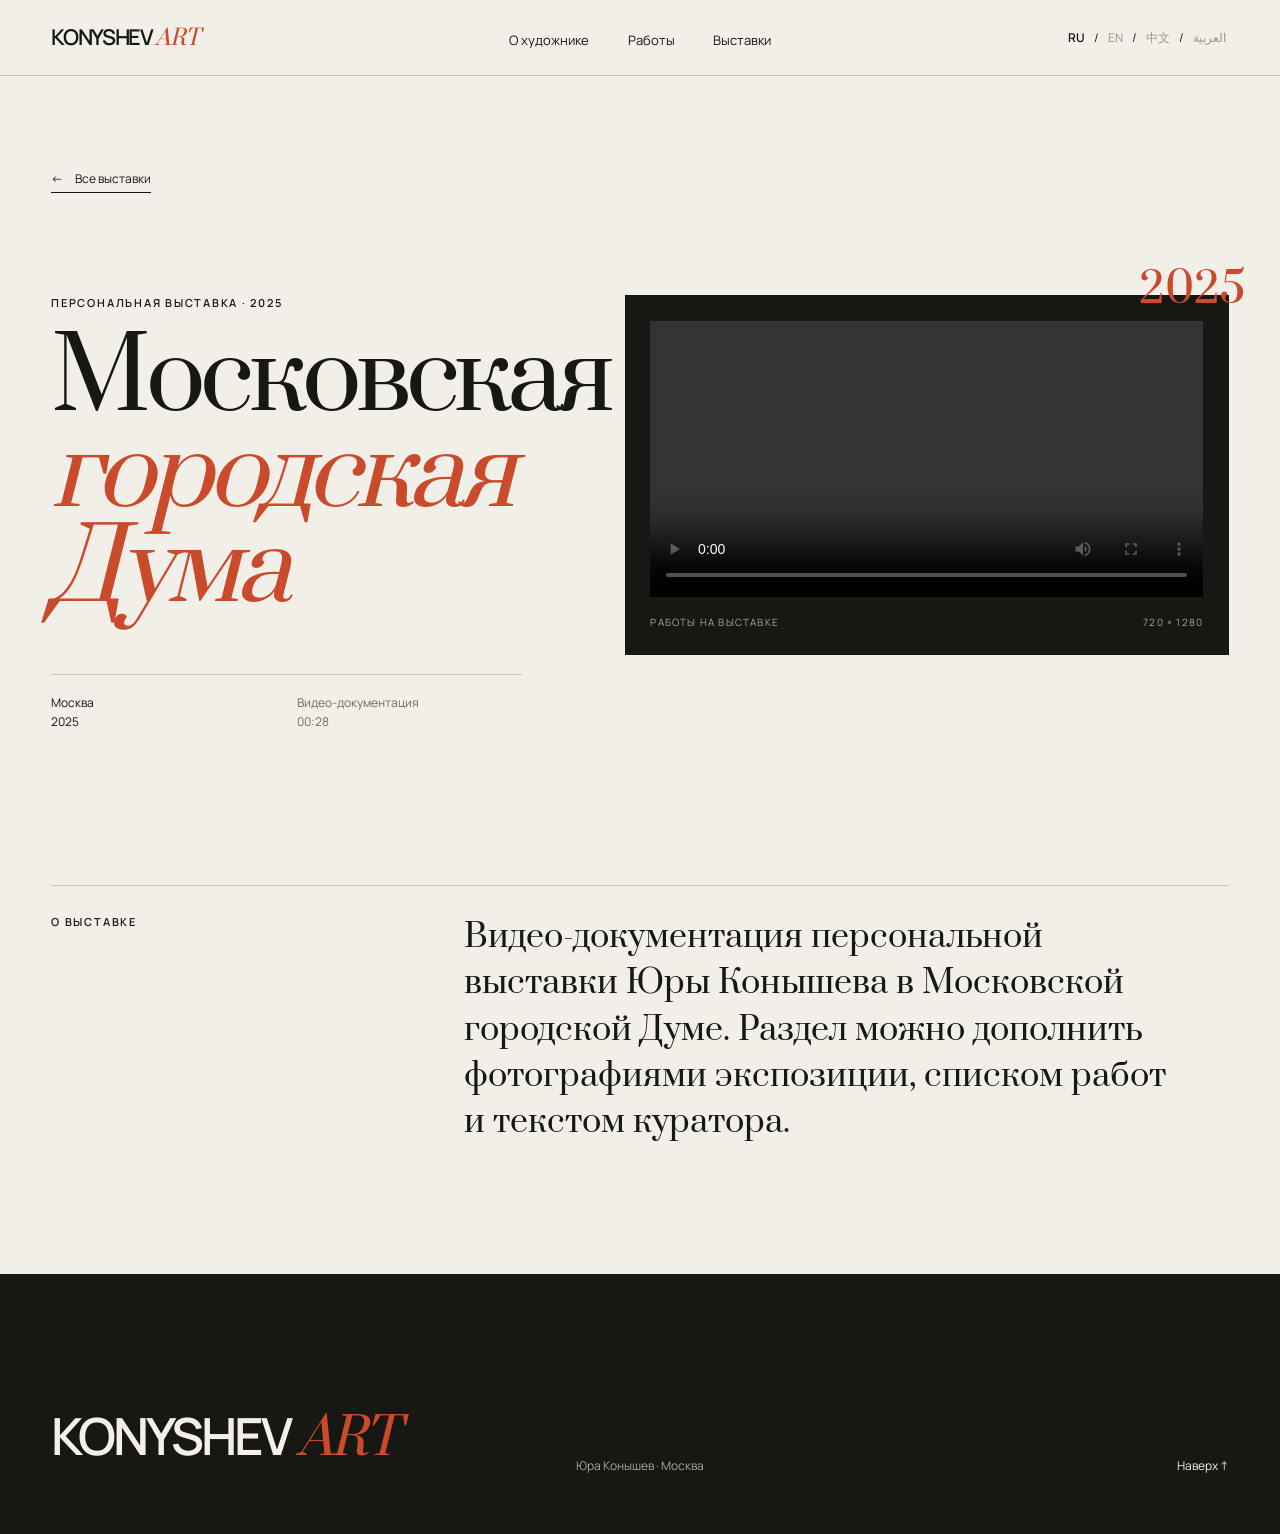
==== commit 3778b60b: "Add complete English localization" ====
--- a/mgd-2025.html
+++ b/mgd-2025.html
@@ -10,7 +10,7 @@
     <link rel="preconnect" href="https://fonts.googleapis.com" />
     <link rel="preconnect" href="https://fonts.gstatic.com" crossorigin />
     <link href="https://fonts.googleapis.com/css2?family=Manrope:wght@400;500;600&family=Noto+Naskh+Arabic:wght@400;600&family=Noto+Sans+Arabic:wght@400;500;600&family=Noto+Serif+SC:wght@400;600&family=Prata&display=swap" rel="stylesheet" />
-    <link rel="stylesheet" href="styles.css" />
+    <link rel="stylesheet" href="styles.css?v=20261006-en" />
   </head>
   <body>
     <a class="skip-link" href="#main" data-detail="skip">К содержанию</a>
@@ -26,6 +26,8 @@
       </nav>
       <div class="language-switch" aria-label="Выбор языка" data-detail-aria="languageLabel">
         <button type="button" data-lang="ru" lang="ru" class="is-active" aria-pressed="true">RU</button>
+        <span>/</span>
+        <button type="button" data-lang="en" lang="en" aria-pressed="false">EN</button>
         <span>/</span>
         <button type="button" data-lang="zh" lang="zh-CN" aria-pressed="false">中文</button>
         <span>/</span>
@@ -62,6 +64,6 @@
       <p data-detail="footer">Юра Конышев · Москва</p>
       <a href="#top" class="back-top"><span data-detail="backTop">Наверх</span> ↑</a>
     </footer>
-    <script src="exhibition.js"></script>
+    <script src="exhibition.js?v=20261006-en"></script>
   </body>
 </html>
--- a/styles.css
+++ b/styles.css
@@ -290,10 +290,12 @@
 }
 
 @media (max-width: 680px) {
-  .site-header { min-height: 66px; }
+  .site-header { min-height: 66px; grid-template-columns: minmax(0, 1fr) auto auto; gap: 10px; }
+  .site-header .wordmark { font-size: 15px; }
   .site-nav { inset: 66px 0 auto; }
   .language-switch span { display: none; }
-  .language-switch { gap: 0; }
+  .language-switch { gap: 0; font-size: 11px; }
+  .language-switch button { padding-inline: 2px; }
   .hero { grid-template-columns: 1fr; min-height: auto; padding-top: 52px; }
   .hero::before { width: 190px; inset-inline-start: auto; inset-inline-end: -45px; top: 30px; }
   .hero-copy { z-index: 1; }
